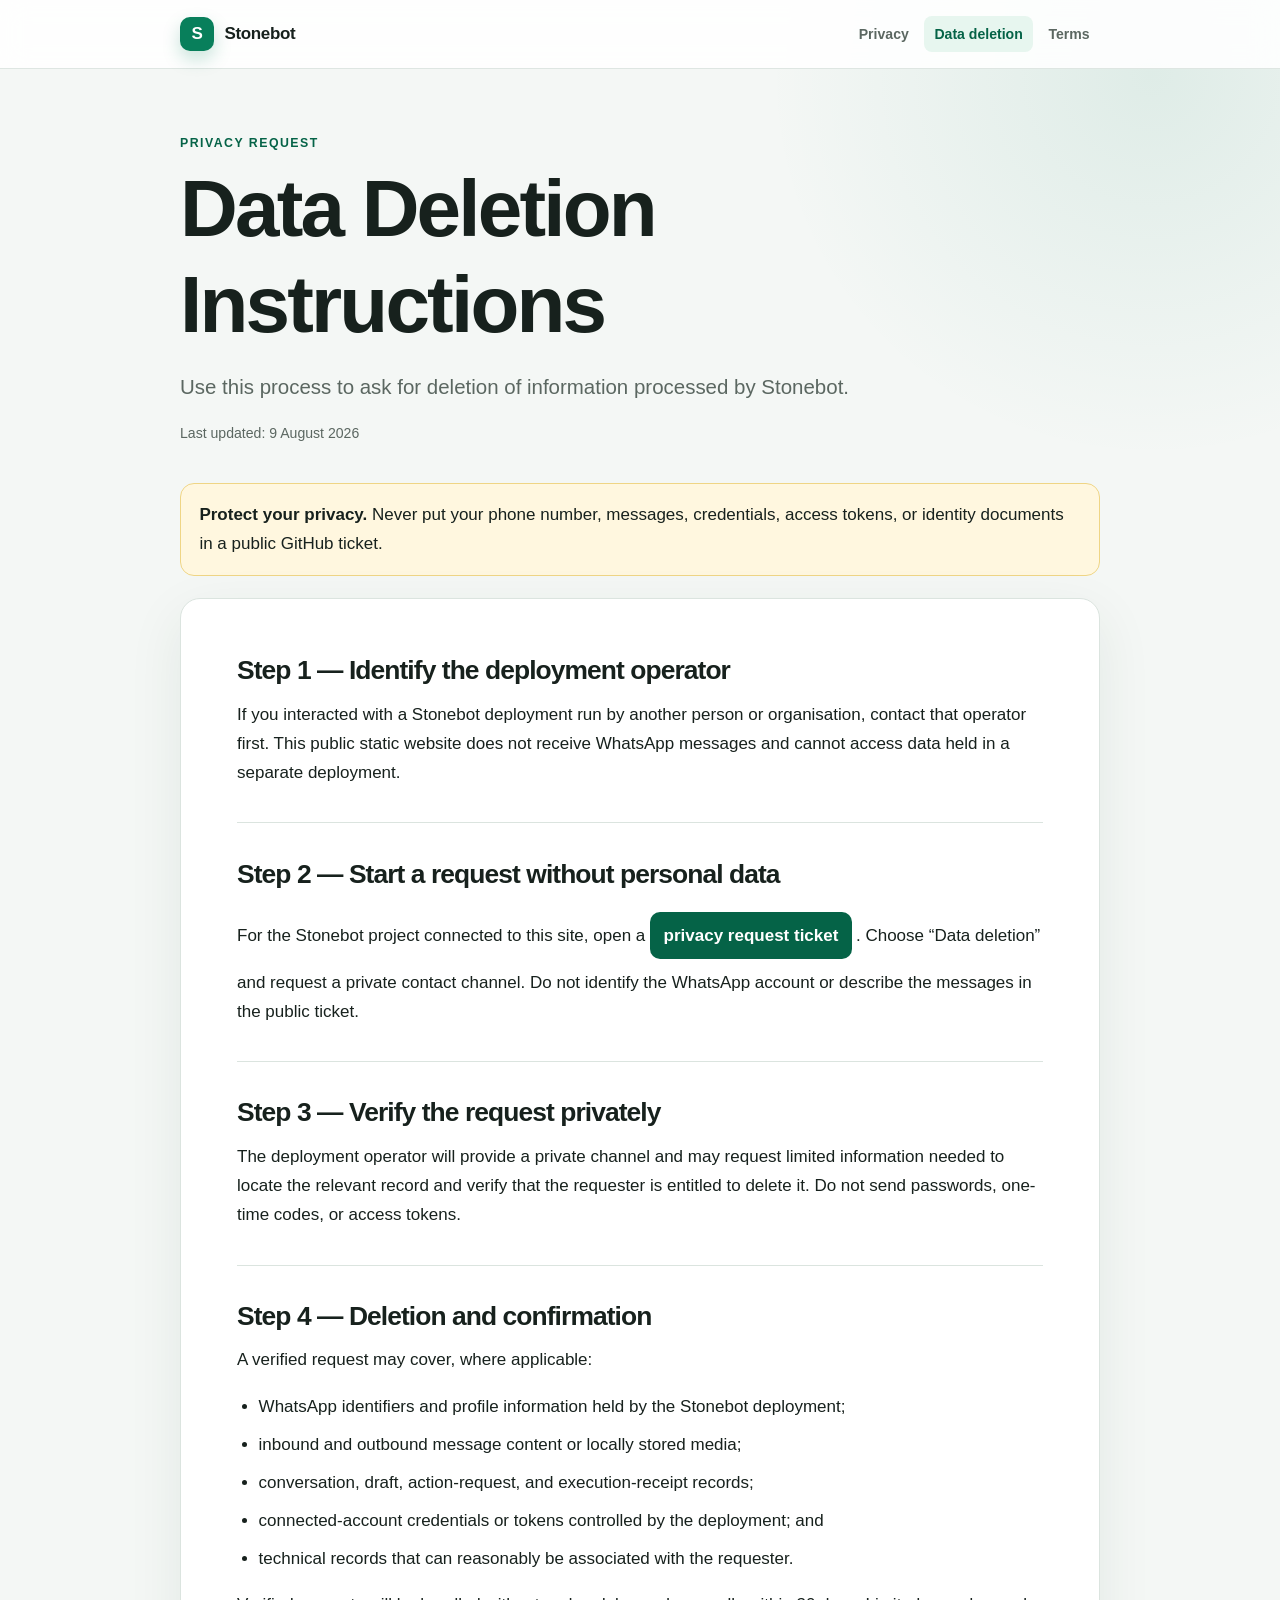
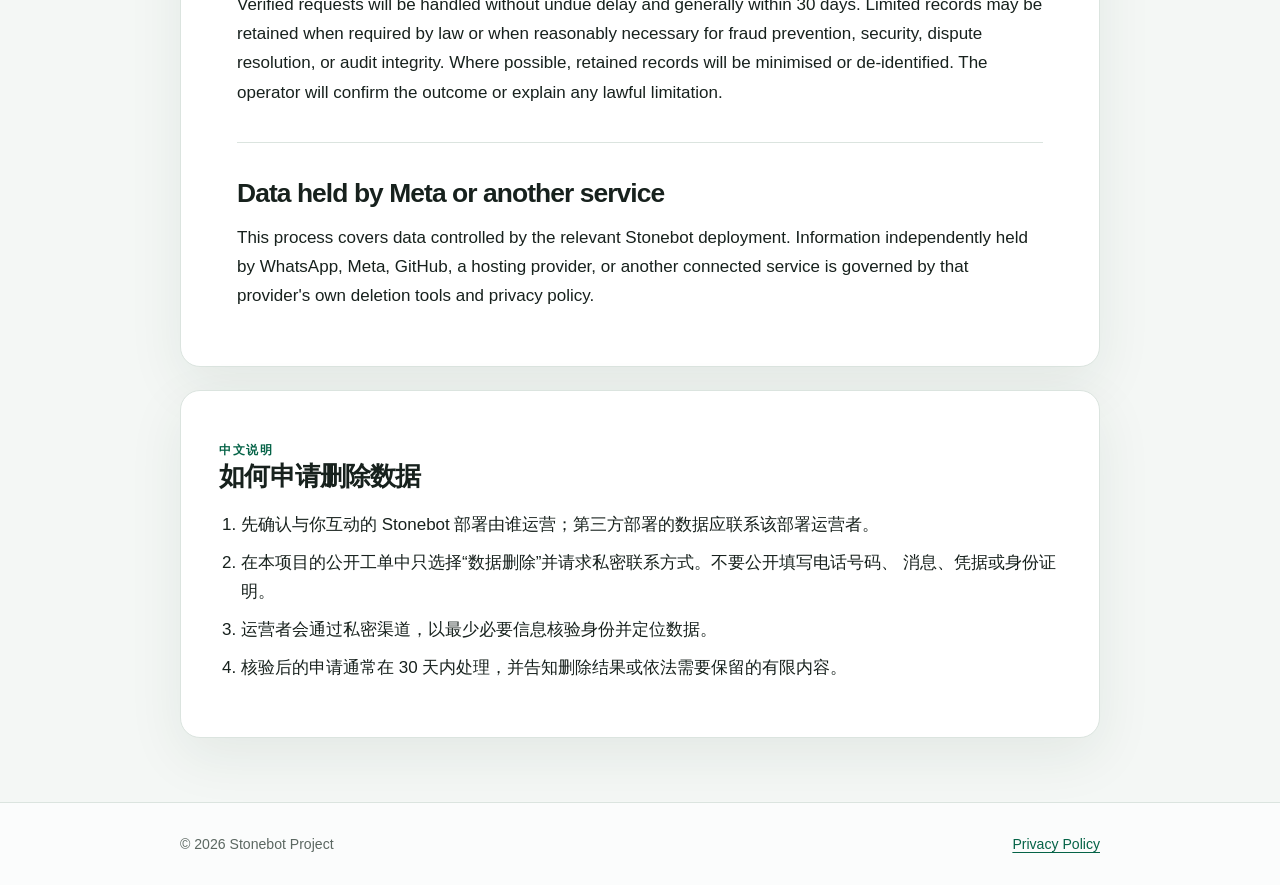
==== data-deletion/index.html @ bc86a034 "docs: publish Stonebot privacy policy site" ====
<!doctype html>
<html lang="en">
  <head>
    <meta charset="utf-8">
    <meta name="viewport" content="width=device-width, initial-scale=1">
    <meta name="description" content="How to request deletion of data processed by Stonebot.">
    <meta name="robots" content="index,follow">
    <title>Stonebot Data Deletion Instructions</title>
    <link rel="icon" href="../assets/favicon.svg" type="image/svg+xml">
    <link rel="stylesheet" href="../assets/styles.css">
  </head>
  <body>
    <header class="site-header">
      <div class="shell header-inner">
        <a class="brand" href="../" aria-label="Stonebot privacy home">
          <span class="brand-mark" aria-hidden="true">S</span>
          <span>Stonebot</span>
        </a>
        <nav aria-label="Policy navigation">
          <a href="../">Privacy</a>
          <a aria-current="page" href="./">Data deletion</a>
          <a href="../terms/">Terms</a>
        </nav>
      </div>
    </header>

    <main class="shell">
      <section class="hero compact">
        <p class="eyebrow">Privacy request</p>
        <h1>Data Deletion Instructions</h1>
        <p class="lede">Use this process to ask for deletion of information processed by Stonebot.</p>
        <div class="meta-row"><span>Last updated: 9 August 2026</span></div>
      </section>

      <div class="notice warning" role="note">
        <strong>Protect your privacy.</strong> Never put your phone number, messages, credentials,
        access tokens, or identity documents in a public GitHub ticket.
      </div>

      <article class="policy-card steps">
        <section>
          <h2>Step 1 — Identify the deployment operator</h2>
          <p>
            If you interacted with a Stonebot deployment run by another person or organisation,
            contact that operator first. This public static website does not receive WhatsApp
            messages and cannot access data held in a separate deployment.
          </p>
        </section>

        <section>
          <h2>Step 2 — Start a request without personal data</h2>
          <p>
            For the Stonebot project connected to this site, open a
            <a class="button-link" href="https://github.com/Magos-0815/stonebot-privacy-policy/issues/new?template=privacy-request.yml">privacy request ticket</a>.
            Choose “Data deletion” and request a private contact channel. Do not identify the
            WhatsApp account or describe the messages in the public ticket.
          </p>
        </section>

        <section>
          <h2>Step 3 — Verify the request privately</h2>
          <p>
            The deployment operator will provide a private channel and may request limited
            information needed to locate the relevant record and verify that the requester is
            entitled to delete it. Do not send passwords, one-time codes, or access tokens.
          </p>
        </section>

        <section>
          <h2>Step 4 — Deletion and confirmation</h2>
          <p>A verified request may cover, where applicable:</p>
          <ul>
            <li>WhatsApp identifiers and profile information held by the Stonebot deployment;</li>
            <li>inbound and outbound message content or locally stored media;</li>
            <li>conversation, draft, action-request, and execution-receipt records;</li>
            <li>connected-account credentials or tokens controlled by the deployment; and</li>
            <li>technical records that can reasonably be associated with the requester.</li>
          </ul>
          <p>
            Verified requests will be handled without undue delay and generally within 30 days.
            Limited records may be retained when required by law or when reasonably necessary for
            fraud prevention, security, dispute resolution, or audit integrity. Where possible,
            retained records will be minimised or de-identified. The operator will confirm the
            outcome or explain any lawful limitation.
          </p>
        </section>

        <section>
          <h2>Data held by Meta or another service</h2>
          <p>
            This process covers data controlled by the relevant Stonebot deployment. Information
            independently held by WhatsApp, Meta, GitHub, a hosting provider, or another connected
            service is governed by that provider's own deletion tools and privacy policy.
          </p>
        </section>
      </article>

      <section class="translation" lang="zh-Hans" aria-labelledby="zh-deletion">
        <p class="eyebrow">中文说明</p>
        <h2 id="zh-deletion">如何申请删除数据</h2>
        <ol>
          <li>先确认与你互动的 Stonebot 部署由谁运营；第三方部署的数据应联系该部署运营者。</li>
          <li>
            在本项目的公开工单中只选择“数据删除”并请求私密联系方式。不要公开填写电话号码、
            消息、凭据或身份证明。
          </li>
          <li>运营者会通过私密渠道，以最少必要信息核验身份并定位数据。</li>
          <li>核验后的申请通常在 30 天内处理，并告知删除结果或依法需要保留的有限内容。</li>
        </ol>
      </section>
    </main>

    <footer>
      <div class="shell footer-inner">
        <span>© 2026 Stonebot Project</span>
        <a href="../">Privacy Policy</a>
      </div>
    </footer>
  </body>
</html>
---- assets/styles.css ----
:root {
  color-scheme: light;
  --ink: #17211d;
  --muted: #5b6761;
  --line: #dbe4df;
  --paper: #ffffff;
  --canvas: #f4f7f5;
  --green: #087f5b;
  --green-dark: #056347;
  --green-soft: #e7f6ef;
  --amber-soft: #fff7df;
  --amber-line: #efd585;
  --shadow: 0 18px 55px rgba(25, 58, 44, 0.08);
}

* {
  box-sizing: border-box;
}

html {
  scroll-behavior: smooth;
}

body {
  margin: 0;
  color: var(--ink);
  background:
    radial-gradient(circle at 90% 3%, rgba(8, 127, 91, 0.09), transparent 24rem),
    var(--canvas);
  font-family: Inter, ui-sans-serif, -apple-system, BlinkMacSystemFont, "Segoe UI", sans-serif;
  font-size: 17px;
  line-height: 1.72;
}

a {
  color: var(--green-dark);
  text-underline-offset: 0.18em;
}

a:hover {
  color: var(--green);
}

.shell {
  width: min(calc(100% - 2rem), 920px);
  margin-inline: auto;
}

.site-header {
  position: sticky;
  z-index: 10;
  top: 0;
  border-bottom: 1px solid rgba(219, 228, 223, 0.9);
  background: rgba(255, 255, 255, 0.88);
  backdrop-filter: blur(14px);
}

.header-inner {
  display: flex;
  min-height: 68px;
  align-items: center;
  justify-content: space-between;
  gap: 1rem;
}

.brand {
  display: inline-flex;
  align-items: center;
  gap: 0.65rem;
  color: var(--ink);
  font-weight: 760;
  letter-spacing: -0.02em;
  text-decoration: none;
}

.brand-mark {
  display: inline-grid;
  width: 34px;
  height: 34px;
  place-items: center;
  border-radius: 10px;
  color: white;
  background: var(--green);
  box-shadow: 0 8px 18px rgba(8, 127, 91, 0.22);
}

nav {
  display: flex;
  align-items: center;
  gap: 0.3rem;
}

nav a {
  padding: 0.4rem 0.65rem;
  border-radius: 8px;
  color: var(--muted);
  font-size: 0.88rem;
  font-weight: 650;
  text-decoration: none;
}

nav a:hover,
nav a[aria-current="page"] {
  color: var(--green-dark);
  background: var(--green-soft);
}

.hero {
  padding: 5rem 0 2.4rem;
}

.hero.compact {
  padding-top: 4rem;
}

.eyebrow {
  margin: 0 0 0.45rem;
  color: var(--green-dark);
  font-size: 0.77rem;
  font-weight: 800;
  letter-spacing: 0.12em;
  text-transform: uppercase;
}

h1,
h2 {
  line-height: 1.2;
  letter-spacing: -0.035em;
}

h1 {
  max-width: 760px;
  margin: 0;
  font-size: clamp(2.6rem, 8vw, 5rem);
  font-weight: 790;
}

h2 {
  margin: 0 0 0.8rem;
  font-size: clamp(1.35rem, 3vw, 1.65rem);
}

.lede {
  max-width: 720px;
  margin: 1rem 0;
  color: var(--muted);
  font-size: clamp(1.05rem, 2.4vw, 1.28rem);
}

.meta-row {
  display: flex;
  flex-wrap: wrap;
  gap: 0.4rem 1.2rem;
  color: var(--muted);
  font-size: 0.88rem;
}

.notice {
  margin-bottom: 1.4rem;
  padding: 1rem 1.15rem;
  border: 1px solid #b9ddcc;
  border-radius: 14px;
  background: var(--green-soft);
}

.notice.warning {
  border-color: var(--amber-line);
  background: var(--amber-soft);
}

.policy-card,
.translation {
  border: 1px solid var(--line);
  border-radius: 20px;
  background: var(--paper);
  box-shadow: var(--shadow);
}

.policy-card {
  padding: clamp(1.3rem, 5vw, 3.5rem);
}

.policy-card section + section {
  padding-top: 2.2rem;
  border-top: 1px solid var(--line);
  margin-top: 2.2rem;
}

.policy-card p,
.translation p {
  margin: 0.65rem 0 0;
}

ul,
ol {
  padding-left: 1.35rem;
}

li + li {
  margin-top: 0.55rem;
}

.steps section {
  position: relative;
}

.button-link {
  display: inline-block;
  margin: 0.55rem 0.25rem 0.55rem 0;
  padding: 0.55rem 0.85rem;
  border-radius: 10px;
  color: white;
  background: var(--green-dark);
  font-weight: 720;
  text-decoration: none;
}

.button-link:hover {
  color: white;
  background: var(--green);
}

.translation {
  margin: 1.4rem 0 4rem;
  padding: clamp(1.3rem, 4vw, 2.4rem);
}

footer {
  border-top: 1px solid var(--line);
  color: var(--muted);
  background: rgba(255, 255, 255, 0.7);
  font-size: 0.88rem;
}

.footer-inner {
  display: flex;
  min-height: 82px;
  align-items: center;
  justify-content: space-between;
  gap: 1rem;
}

@media (max-width: 640px) {
  body {
    font-size: 16px;
  }

  .header-inner {
    align-items: flex-start;
    flex-direction: column;
    padding-block: 0.75rem;
  }

  nav {
    width: 100%;
    overflow-x: auto;
    white-space: nowrap;
  }

  nav a {
    padding-left: 0;
    padding-right: 0.8rem;
    background: transparent !important;
  }

  .hero {
    padding-top: 3.2rem;
  }

  .footer-inner {
    align-items: flex-start;
    flex-direction: column;
    justify-content: center;
  }
}

@media print {
  .site-header {
    position: static;
  }

  body {
    background: white;
  }

  .policy-card,
  .translation {
    border: 0;
    box-shadow: none;
  }
}
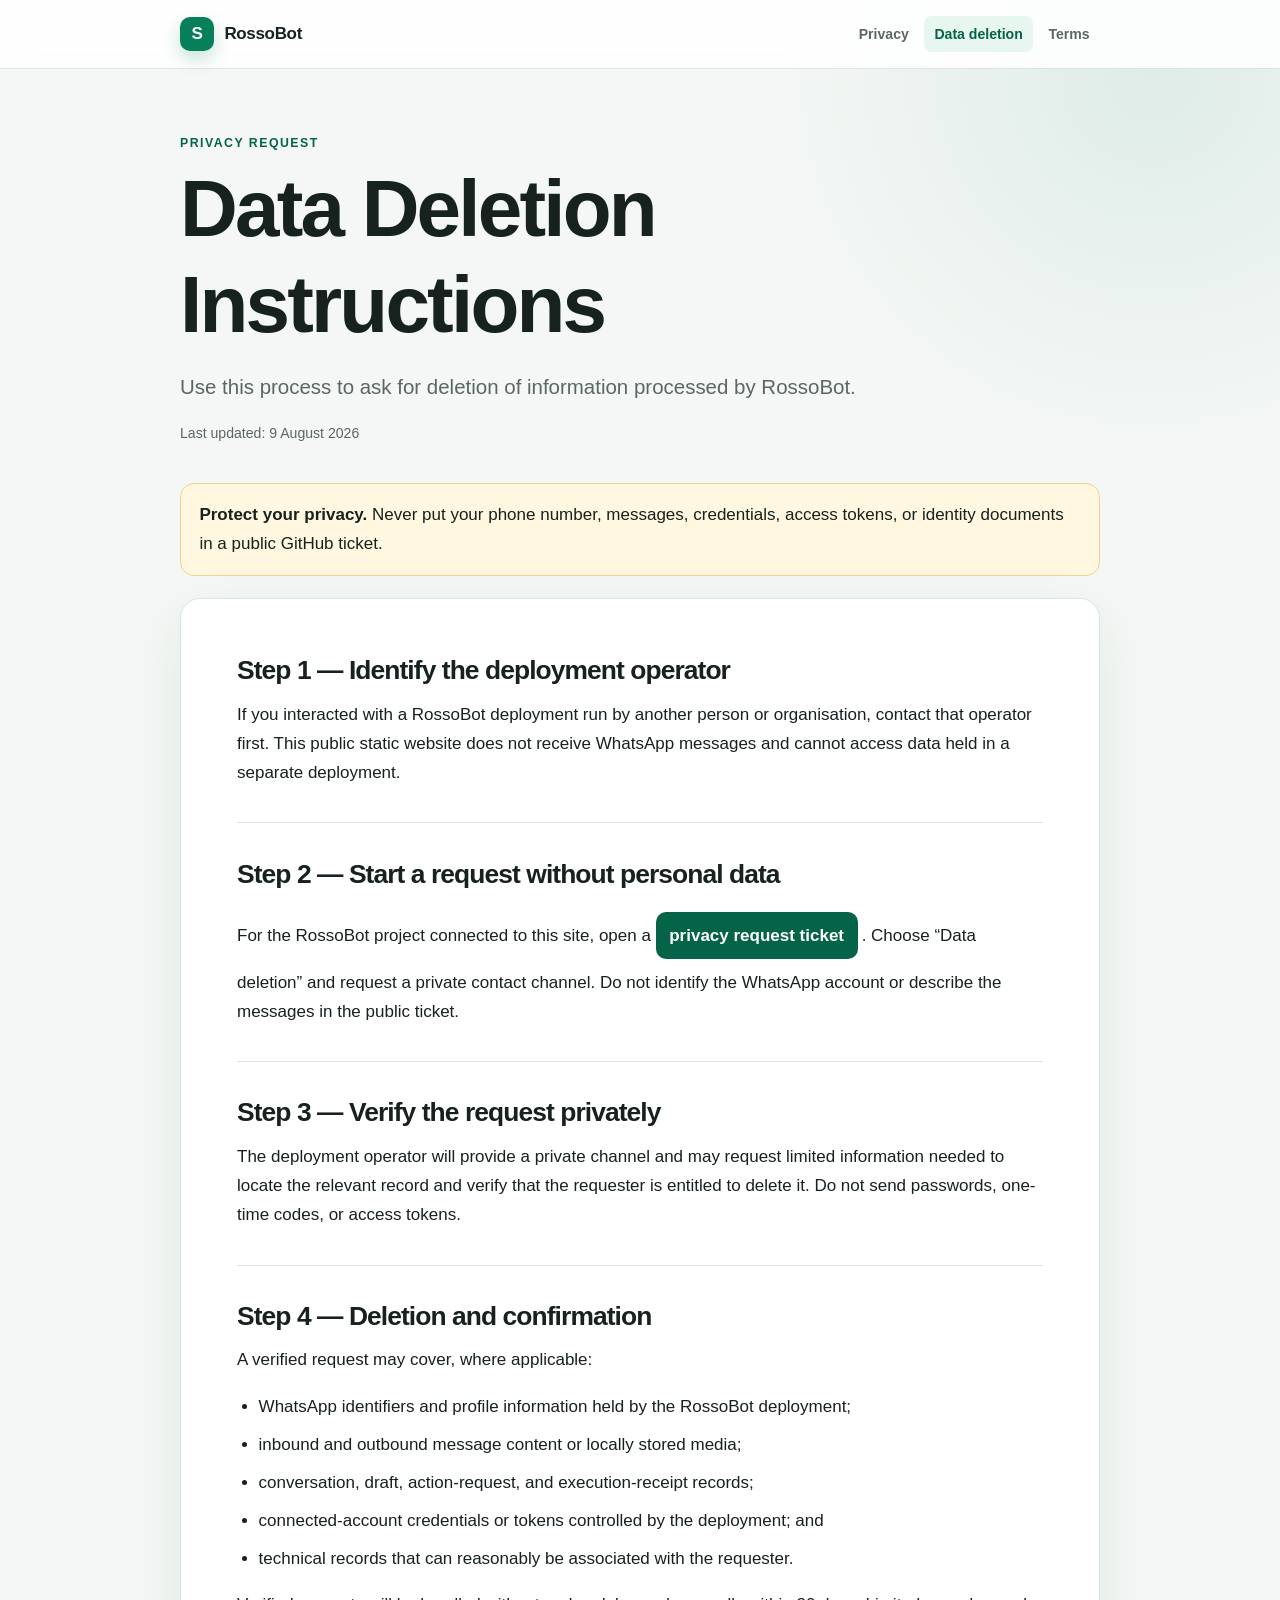
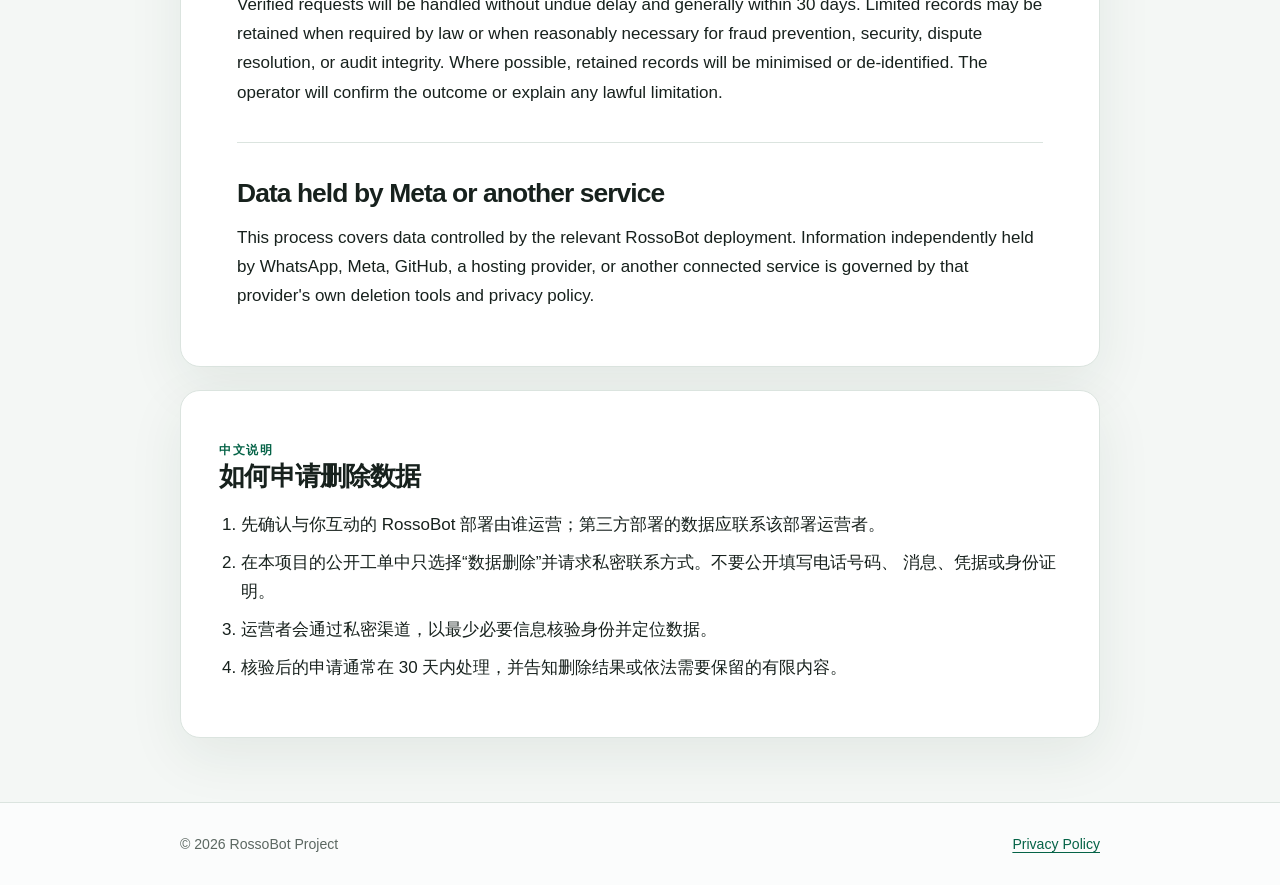
==== commit c18fd27a: "docs: rebrand privacy site as RossoBot" ====
--- a/data-deletion/index.html
+++ b/data-deletion/index.html
@@ -3,18 +3,18 @@
   <head>
     <meta charset="utf-8">
     <meta name="viewport" content="width=device-width, initial-scale=1">
-    <meta name="description" content="How to request deletion of data processed by Stonebot.">
+    <meta name="description" content="How to request deletion of data processed by RossoBot.">
     <meta name="robots" content="index,follow">
-    <title>Stonebot Data Deletion Instructions</title>
+    <title>RossoBot Data Deletion Instructions</title>
     <link rel="icon" href="../assets/favicon.svg" type="image/svg+xml">
     <link rel="stylesheet" href="../assets/styles.css">
   </head>
   <body>
     <header class="site-header">
       <div class="shell header-inner">
-        <a class="brand" href="../" aria-label="Stonebot privacy home">
+        <a class="brand" href="../" aria-label="RossoBot privacy home">
           <span class="brand-mark" aria-hidden="true">S</span>
-          <span>Stonebot</span>
+          <span>RossoBot</span>
         </a>
         <nav aria-label="Policy navigation">
           <a href="../">Privacy</a>
@@ -28,7 +28,7 @@
       <section class="hero compact">
         <p class="eyebrow">Privacy request</p>
         <h1>Data Deletion Instructions</h1>
-        <p class="lede">Use this process to ask for deletion of information processed by Stonebot.</p>
+        <p class="lede">Use this process to ask for deletion of information processed by RossoBot.</p>
         <div class="meta-row"><span>Last updated: 9 August 2026</span></div>
       </section>
 
@@ -41,7 +41,7 @@
         <section>
           <h2>Step 1 — Identify the deployment operator</h2>
           <p>
-            If you interacted with a Stonebot deployment run by another person or organisation,
+            If you interacted with a RossoBot deployment run by another person or organisation,
             contact that operator first. This public static website does not receive WhatsApp
             messages and cannot access data held in a separate deployment.
           </p>
@@ -50,8 +50,8 @@
         <section>
           <h2>Step 2 — Start a request without personal data</h2>
           <p>
-            For the Stonebot project connected to this site, open a
-            <a class="button-link" href="https://github.com/Magos-0815/stonebot-privacy-policy/issues/new?template=privacy-request.yml">privacy request ticket</a>.
+            For the RossoBot project connected to this site, open a
+            <a class="button-link" href="https://github.com/Magos-0815/RossoBot-privacy-policy/issues/new?template=privacy-request.yml">privacy request ticket</a>.
             Choose “Data deletion” and request a private contact channel. Do not identify the
             WhatsApp account or describe the messages in the public ticket.
           </p>
@@ -70,7 +70,7 @@
           <h2>Step 4 — Deletion and confirmation</h2>
           <p>A verified request may cover, where applicable:</p>
           <ul>
-            <li>WhatsApp identifiers and profile information held by the Stonebot deployment;</li>
+            <li>WhatsApp identifiers and profile information held by the RossoBot deployment;</li>
             <li>inbound and outbound message content or locally stored media;</li>
             <li>conversation, draft, action-request, and execution-receipt records;</li>
             <li>connected-account credentials or tokens controlled by the deployment; and</li>
@@ -88,7 +88,7 @@
         <section>
           <h2>Data held by Meta or another service</h2>
           <p>
-            This process covers data controlled by the relevant Stonebot deployment. Information
+            This process covers data controlled by the relevant RossoBot deployment. Information
             independently held by WhatsApp, Meta, GitHub, a hosting provider, or another connected
             service is governed by that provider's own deletion tools and privacy policy.
           </p>
@@ -99,7 +99,7 @@
         <p class="eyebrow">中文说明</p>
         <h2 id="zh-deletion">如何申请删除数据</h2>
         <ol>
-          <li>先确认与你互动的 Stonebot 部署由谁运营；第三方部署的数据应联系该部署运营者。</li>
+          <li>先确认与你互动的 RossoBot 部署由谁运营；第三方部署的数据应联系该部署运营者。</li>
           <li>
             在本项目的公开工单中只选择“数据删除”并请求私密联系方式。不要公开填写电话号码、
             消息、凭据或身份证明。
@@ -112,7 +112,7 @@
 
     <footer>
       <div class="shell footer-inner">
-        <span>© 2026 Stonebot Project</span>
+        <span>© 2026 RossoBot Project</span>
         <a href="../">Privacy Policy</a>
       </div>
     </footer>
